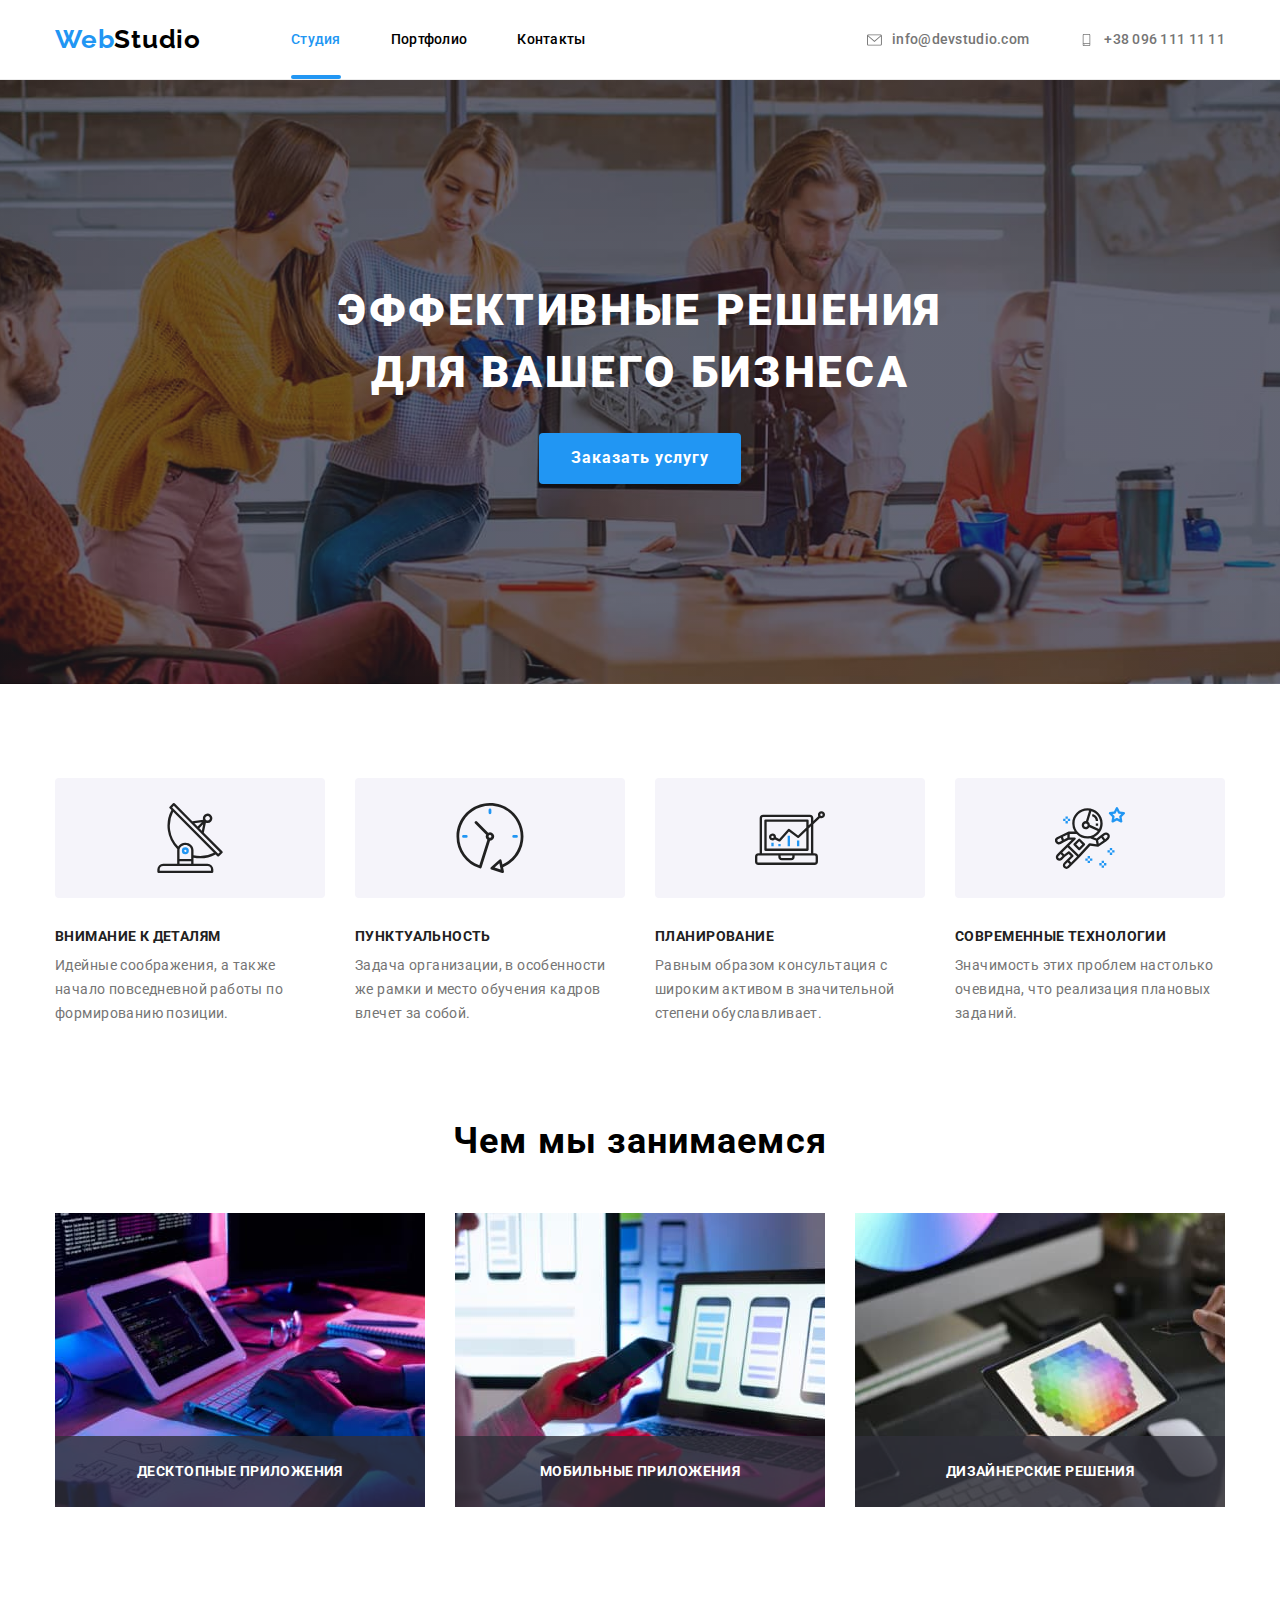
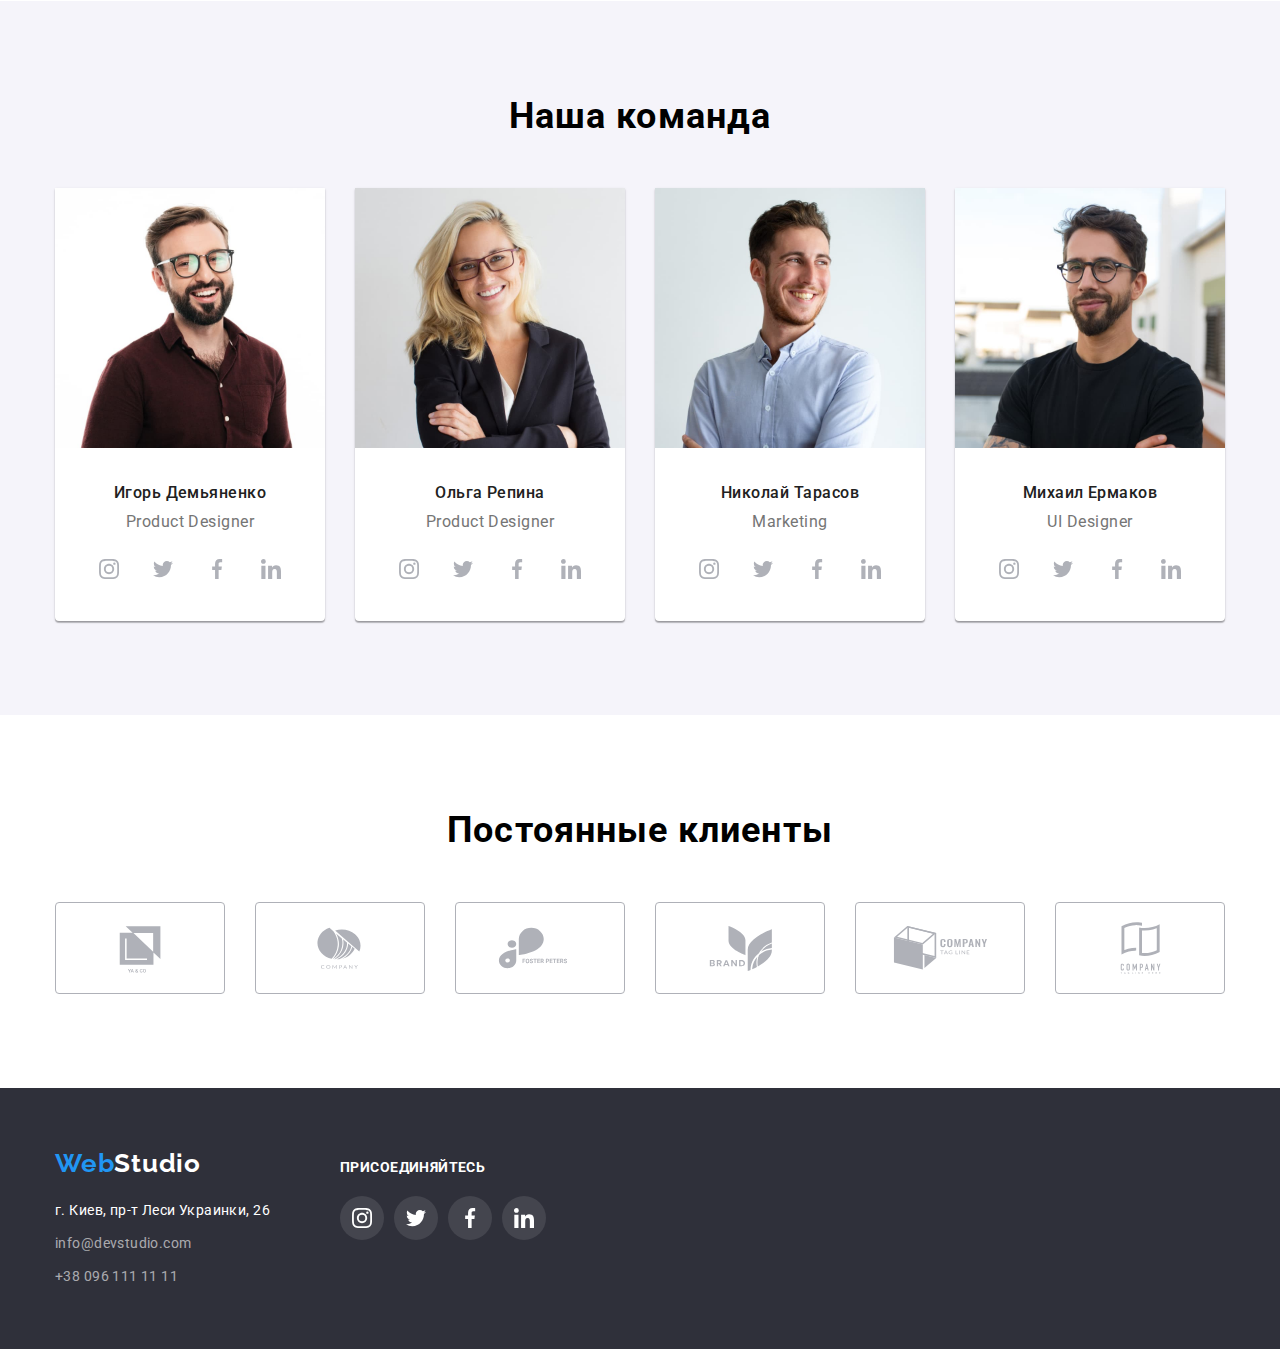
==== index.html @ 303adff1 "Initial commit" ====
<!DOCTYPE html>
<html lang="en">
  <head>
    <meta charset="UTF-8" />
    <meta http-equiv="X-UA-Compatible" content="IE=edge" />
    <meta name="viewport" content="width=device-width, initial-scale=1.0" />
    <title>Work Denis Myrhoiazov</title>
    <link
      href="https://fonts.googleapis.com/css2?family=Raleway:wght@700&family=Roboto:wght@400;500;700;900&display=swap"
      rel="stylesheet"
    />
    <link rel="stylesheet" href="./css/normalize.css" />
    <link rel="stylesheet" href="./css/style.css" />
  </head>
  <body>
    <header class="header">
      <div class="container">
        <div class="nav-wrapper">
          <a class="logo nav-logo" href="index.html"><span>Web</span>Studio</a>
          <nav class="site-nav">
            <ul class="nav-list">
              <li class="item">
                <a class="nav-link primary" href="index.html">Студия</a>
              </li>
              <li class="item">
                <a class="nav-link" href="portfolio.html">Портфолио</a>
              </li>
              <li class="item"><a class="nav-link" href="#">Контакты</a></li>
            </ul>
          </nav>
          <div class="header-contact">
            <ul class="contact nav-contact">
              <li class="item">
                <a class="contact-link" href="mailto:info@devstudio.com"
                  > <svg class="icon icon-envelope" >
                    <use
                      href="./images/icon/symbol-defs.svg#icon-envelope"
                    ></use>
                  </svg>info@devstudio.com</a
                >
              </li>
              <li class="item">
                <a class="contact-link" href="tel:+80961111111"
                  > <svg class="icon icon-smartphone">
                    <use
                      href="./images/icon/symbol-defs.svg#icon-smartphone"
                    ></use>
                  </svg> +38 096 111 11 11</a
                >
              </li>
            </ul>
          </div>
        </div>
      </div>
    </header>
    <main class="main">
      <!-- Hero Section -->
      <section class="main-header">
        <h1 class="main-hero-title">
          Эффективные решения <br />
          для вашего бизнеса
        </h1>
        <button data-modal-open class="main-btn" type="button">Заказать услугу</button>
      </section>
      <!-- Our Work -->
      <section class="our-work">
        <div class="container">
          <!-- Не видимый заголовок -->
          <h2 class="main-text visually-hidden">Примеры услуг работы</h2>
          <!-- Не видимый заголовок -->
          <ul class="our-work-list">
            <li class="our-work-link">
              <div class="our-work-img">
                <svg class="antenna">
                  <use
                    href="./images/icon/symbol-defs.svg#icon-antenna"
                  ></use>
                </svg>
              </div>
              <h3 class="our-work__title">Внимание к деталям</h3>
              <p class="our-work__subtitle">
                Идейные соображения, а также начало повседневной работы по
                формированию позиции.
              </p>
            </li>

            <li class="our-work-link">
              <div class="our-work-img">
                <svg class="clock">
                  <use
                    href="./images/icon/symbol-defs.svg#icon-clock"
                  ></use>
                </svg>
              </div>
              <h3 class="our-work__title">Пунктуальность</h3>
              <p class="our-work__subtitle">
                Задача организации, в особенности же рамки и место обучения
                кадров влечет за собой.
              </p>
            </li>

            <li class="our-work-link">
              <div class="our-work-img">
                <svg class="diagram">
                  <use
                    href="./images/icon/symbol-defs.svg#icon-diagram"
                  ></use>
                </svg>
              </div>
              <h3 class="our-work__title">Планирование</h3>
              <p class="our-work__subtitle">
                Равным образом консультация с широким активом в значительной
                степени обуславливает.
              </p>
            </li>

            <li class="our-work-link">
              <div class="our-work-img">
                <svg class="astronaut">
                  <use
                    href="./images/icon/symbol-defs.svg#icon-astronaut"
                  ></use>
                </svg>
              </div>
              <h3 class="our-work__title">Современные технологии</h3>
              <p class="our-work__subtitle">
                Значимость этих проблем настолько очевидна, что реализация
                плановых заданий.
              </p>
            </li>
          </ul>
        </div>
      </section>
      <!-- Our Progress -->
      <section class="our-progress">
        <div class="container">
          <h2 class="progress-title title">Чем мы занимаемся</h2>

          <ul class="progress-list">
            <li class="progress-link">
              <img class="progress-img"
                src="./images/img1.jpg"
                alt="Картинка компьютера 1"
                width="370"
                height="294"
              />
               <h3 class="progress-text">Десктопные приложения</h3>
            </li>
            <li class="progress-link">
              <img class="progress-img"
                src="./images/img2.jpg"
                alt="Картинка компьютера 2"
                width="370"
                height="294"
              /> <h3 class="progress-text">Мобильные приложения</h3>
            </li>
            <li class="progress-link">
              <img class="progress-img"
                src="./images/img3.jpg"
                alt="Картинка компьютера 3"
                width="370"
                height="294"
              /> <h3 class="progress-text">Дизайнерские решения</h3>
            </li>
          </ul>
        </div>
      </section>
      <!-- Our Team -->
      <section class="our-team">
        <div class="container">
          <h2 class="team-title title">Наша команда</h2>
          <ul class="team-list">
            <li class="team-item">
              <img
                src="./images/img-team1.jpg"
                alt="Игорь Демьяненко"
                width="270"
                height="260"
              />
              <div class="team-content">
              <h3 class="team-text">Игорь Демьяненко</h3>
              <p class="team-subtext">Product Designer</p>
              <div class="social-list">
                <a class="social-link" href="#">
                  <svg aria-label="instagram" class="social-icon">
                    <use
                      href="./images/icon/symbol-defs.svg#icon-instagram"
                    ></use>
                  </svg>
                </a>
                <a class="social-link" href="#"
                ><svg aria-label="twitter" class="social-icon">
                  <use
                    href="./images/icon/symbol-defs.svg#icon-twitter"
                  ></use>
                </svg>
              </a>
                <a class="social-link" href="#"
                ><svg aria-label="facebook" class="social-icon">
                  <use
                    href="./images/icon/symbol-defs.svg#icon-facebook"
                  ></use>
                </svg>
              </a>
                <a class="social-link" href="#"
                  ><svg aria-label="linkedin" class="social-icon">
                    <use
                      href="./images/icon/symbol-defs.svg#icon-linkedin"
                    ></use>
                  </svg>
                </a>
              </div>
            </div>
            </li>
            <li class="team-item">
              <img
                src="./images/img-team2.jpg"
                alt="Ольга Репина"
                width="270"
                height="260"
              />
              <div class="team-content">
                <h3 class="team-text">Ольга Репина</h3>
                <p class="team-subtext">Product Designer</p>
                <div class="social-list">
                  <a class="social-link" href="#">
                    <svg aria-label="instagram" class="social-icon">
                      <use
                        href="./images/icon/symbol-defs.svg#icon-instagram"
                      ></use>
                    </svg>
                  </a>
                  <a class="social-link" href="#"
                  ><svg aria-label="twitter" class="social-icon">
                    <use
                      href="./images/icon/symbol-defs.svg#icon-twitter"
                    ></use>
                  </svg>
                </a>
                  <a class="social-link" href="#"
                  ><svg aria-label="facebook" class="social-icon">
                    <use
                      href="./images/icon/symbol-defs.svg#icon-facebook"
                    ></use>
                  </svg>
                </a>
                  <a class="social-link" href="#"
                    ><svg aria-label="linkedin" class="social-icon">
                      <use
                        href="./images/icon/symbol-defs.svg#icon-linkedin"
                      ></use>
                    </svg>
                  </a>
                </div>
              </div>
            </li>

            <li class="team-item">
              <img
                src="./images/img-team3.jpg"
                alt="Николай Тарасов"
                width="270"
                height="260"
              />
              <div class="team-content">
                <h3 class="team-text">Николай Тарасов</h3>
              <p class="team-subtext">Marketing</p>
                <div class="social-list">
                  <a class="social-link" href="#">
                    <svg aria-label="instagram" class="social-icon">
                      <use
                        href="./images/icon/symbol-defs.svg#icon-instagram"
                      ></use>
                    </svg>
                  </a>
                  <a class="social-link" href="#"
                  ><svg aria-label="twitter" class="social-icon">
                    <use
                      href="./images/icon/symbol-defs.svg#icon-twitter"
                    ></use>
                  </svg>
                </a>
                  <a class="social-link" href="#"
                  ><svg aria-label="facebook" class="social-icon">
                    <use
                      href="./images/icon/symbol-defs.svg#icon-facebook"
                    ></use>
                  </svg>
                </a>
                  <a class="social-link" href="#"
                    ><svg aria-label="linkedin" class="social-icon">
                      <use
                        href="./images/icon/symbol-defs.svg#icon-linkedin"
                      ></use>
                    </svg>
                  </a>
                </div>
              </div>
            </li>

            <li class="team-item">
              <img
                src="./images/img-team4.jpg"
                alt="Михаил Ермаков"
                width="270"
                height="260"
              />
              <div class="team-content">
                <h3 class="team-text">Михаил Ермаков</h3>
              <p class="team-subtext">UI Designer</p>
                <div class="social-list">
                  <a class="social-link" href="#">
                    <svg aria-label="instagram" class="social-icon">
                      <use
                        href="./images/icon/symbol-defs.svg#icon-instagram"
                      ></use>
                    </svg>
                  </a>
                  <a class="social-link" href="#"
                  ><svg aria-label="twitter" class="social-icon">
                    <use
                      href="./images/icon/symbol-defs.svg#icon-twitter"
                    ></use>
                  </svg>
                </a>
                  <a class="social-link" href="#"
                  ><svg aria-label="facebook" class="social-icon">
                    <use
                      href="./images/icon/symbol-defs.svg#icon-facebook"
                    ></use>
                  </svg>
                </a>
                  <a class="social-link" href="#"
                    ><svg aria-label="linkedin" class="social-icon">
                      <use
                        href="./images/icon/symbol-defs.svg#icon-linkedin"
                      ></use>
                    </svg>
                  </a>
                </div>
              </div>
            </li>
          </ul>
        </div>
      </section>
      <!-- Our Partner -->
      <section class="our-partner">
        <div class="container">
          <h2 class="partner-title title">Постоянные клиенты</h2>
          <ul class="our-partner-list">
            <li class="our-partner-link">
              <a href="#" class="our-partner-bg">
                <svg class="partner-logo">
                  <use
                    href="./images/icon/symbol-defs.svg#icon-logo1"
                  ></use>
                </svg>
              </a>
            </li>

            <li class="our-partner-link">
              <a href="#" class="our-partner-bg">
                <svg class="partner-logo">
                  <use
                    href="./images/icon/symbol-defs.svg#icon-logo2"
                  ></use>
                </svg>
              </a>
            </li>

            <li class="our-partner-link">
              <a href="#" class="our-partner-bg">
                <svg class="partner-logo">
                  <use
                    href="./images/icon/symbol-defs.svg#icon-logo3"
                  ></use>
                </svg>
              </a>
            </li>

            <li class="our-partner-link">
              <a href="#" class="our-partner-bg">
                <svg class="partner-logo">
                  <use
                    href="./images/icon/symbol-defs.svg#icon-logo4"
                  ></use>
                </svg>
              </a>
            </li>
            <li class="our-partner-link">
              <a href="#" class="our-partner-bg">
                <svg class="partner-logo">
                  <use
                    href="./images/icon/symbol-defs.svg#icon-logo5"
                  ></use>
                </svg>
              </a>
            </li>
            <li class="our-partner-link">
              <a href="#" class="our-partner-bg">
                <svg class="partner-logo">
                  <use
                    href="./images/icon/symbol-defs.svg#icon-logo6"
                  ></use>
                </svg>
              </a>
            </li>
          </ul>
        </div>
      </section>
    </main>
    <!-- Footer -->
    <footer class="footer">
      <div class="container">
        <div class="footer-row">
          <div class="footer-adress">
            <a class="logo footer-logo" href="index.html"
              ><span>Web</span>Studio</a
            >
            <address>
              <ul class="contact footer-contact">
                <li class="item">
                  <a
                    class="contact-link footer-map"
                    href="https://goo.gl/maps/vvdmtpZNE354Qot68"
                    >г. Киев, пр-т Леси Украинки, 26</a
                  >
                </li>
                <li class="item">
                  <a class="contact-link" href="mailto:info@devstudio.com"
                    >info@devstudio.com</a
                  >
                </li>
                <li class="item">
                  <a class="contact-link" href="tel:+80961111111"
                    >+38 096 111 11 11</a
                  >
                </li>
              </ul>
            </address>
          </div>

          <div class="footer-social">
            <h2 class="footer-social-text">присоединяйтесь</h2>
            <div class="footer-social-link">
              <a class="footer-link" href="#">
                <svg aria-label="instagram" class="footer-link-instagram">
                  <use
                    href="./images/icon/symbol-defs.svg#icon-instagram"
                  ></use>
                </svg>
              </a>
              <a class="footer-link" href="#"
              ><svg aria-label="twitter" class="footer-link-twitter">
                <use
                  href="./images/icon/symbol-defs.svg#icon-twitter"
                ></use>
              </svg>
            </a>
              <a class="footer-link" href="#"
              ><svg aria-label="facebook" class="footer-link-facebook">
                <use
                  href="./images/icon/symbol-defs.svg#icon-facebook"
                ></use>
              </svg>
            </a>
              <a class="footer-link" href="#"
                ><svg aria-label="linkedin" class="footer-link-linkedin">
                  <use
                    href="./images/icon/symbol-defs.svg#icon-linkedin"
                  ></use>
                </svg>
              </a>
             
            </div>
          </div>
        </div>
      </div>
    </footer>
     <!-- Box- model -->
     <div data-modal class="box-model is-hidden">
      <form name="form-modal" class="form" action="#" autocomplete="off">
        <!-- <h2 class="form-title title">
          Оставьте свои данные, мы вам перезвоним
        </h2>
        <label class="form-field">
          <input class="form-input" type="text" name="" placeholder="Иван Иванович " autofocus/>
          <span class="form-label">Имя</span><span class="form-icon"
          ><svg class="icon">
            <use href="./images/box-modal/symbol-defs.svg#icon-user"></use>
          </svg> </span
      ></label
        >

        <label class="form-field">
          <input class="form-input" type="tel" name="" placeholder="+380 000 - 00 - 00 " />
          <span class="form-label">Телефон</span><span class="form-icon"
          ><svg class="icon">
            <use href="./images/box-modal/symbol-defs.svg#icon-tel"></use>
          </svg> </span
      ></label
        >

        <label class="form-field">
          <input class="form-input" type="email" name="" placeholder="my@mail.com " />
          <span class="form-label">Почта</span><span class="form-icon"
          ><svg class="icon">
            <use href="./images/box-modal/symbol-defs.svg#icon-email"></use>
          </svg> </span
      ></label
        >
        <label class="form-field textarea">
          <textarea
            class="form-input form-area"
            placeholder="Введите текст"
            name=""
          ></textarea>
          <span class="textarea-label">Комментарий</span
          ></label>

          <label class="form-chekbox">
            <input class="chekbox-input" type="checkbox" name="" placeholder=" " />
            <span class="chekbox-icon"></span> <span   class="chekbox-text">Соглашаюсь с рассылкой и принимаю <a href="#"><span class="chekbox-text-accent">Условия договора</span></a> </span></label
          >
      <button class="form-btn" type="submit">Отправить</button> -->
      <div class="closed" data-modal-close><span class="form-closed "
        ><svg class="icon">
          <use href="./images/box-modal/symbol-defs.svg#icon-closed"></use>
        </svg> </span
    ></div>
      </form>
    </div>
    <script src="./js/modal.js"></script>
  </body>
</html>
---- css/style.css ----
html {
  box-sizing: border-box;
}

*,
*::before,
*::after {
  box-sizing: inherit;
}

/* Общие файлы Css */

/* ---------Брендовые цвета---------- */

:root {
  --blu-brand-color: #2196f3;
  --black-brand-color: rgba(33, 33, 33, 1);
  --grey-brand-color: rgba(117, 117, 117, 1);
  --white-brand-color: #fff;
  --black-logo: #000;
  --brand-color-footer: rgba(47, 48, 58, 1);
}

body {
  font-family: 'Roboto';
  box-sizing: border-box;
  color: #000;
  background-color: var(--white-brand-color);
  margin: 0;
}

.header {
  position: fixed;
  z-index: 999;
  top: 0;
  left: 0;
  width: 100%;
  border-bottom: 1px solid rgba(236, 236, 236, 1);

  background-color: var(--white-brand-color);
}

.container {
  max-width: 1200px;
  margin: 0 auto;

  padding-left: 15px;
  padding-right: 15px;
}

/* -------Стилизация Навигации------- */

.nav-wrapper {
  display: flex;
  align-items: center;
  flex-wrap: wrap;
}

.site-nav {
  display: flex;
  align-items: center;
  flex-wrap: wrap;
}

/* Logo */

.logo {
  display: inline-block;
  font-family: 'Raleway';

  font-size: 26px;
  text-decoration: none;
  font-weight: 700;
  line-height: 1.2;
  letter-spacing: 0.03em;

  color: var(----black-brand-color);
}

.nav-logo {
  margin-right: 90px;
}

.logo span {
  color: var(--blu-brand-color);
}

.nav-list,
.nav-contact {
  list-style: none;
  display: flex;
}

.nav-list .nav-link {
  display: block;

  padding: 32px 0;

  color: var(----black-brand-color);
  font-size: 14px;
  line-height: 1.1;
  letter-spacing: 0.02em;
  font-weight: 500;
  text-decoration: none;

  transition: color 250ms cubic-bezier(0.4, 0, 0.2, 1);
}

.nav-list .nav-link:hover,
.nav-list .nav-link:focus {
  color: var(--blu-brand-color);
}

.nav-list .primary {
  display: block;
  position: relative;

  padding: 32px 0;

  color: var(--blu-brand-color);
}

.nav-list .primary::after {
  content: '';
  display: block;
  position: absolute;
  left: 0;
  bottom: 0;

  width: 100%;
  height: 4px;
  border-radius: 2px;
  background-color: var(--blu-brand-color);
}

/* стилизация нав контактов */

.nav-list .item + .item {
  margin-left: 50px;
}
.nav-contact .item + .item {
  margin-left: 50px;
}

.header-contact {
  margin-left: auto;
}

.header-contact .contact-link {
  display: flex;
  align-items: center;
  color: var(--grey-brand-color);
  font-weight: 500;
  font-size: 14px;
  line-height: 1.1;
  letter-spacing: 0.02em;
  font-style: normal;
  text-decoration: none;
}

.footer-contact .contact-link {
  display: flex;
  align-items: center;
  color: rgba(255, 255, 255, 0.6);

  font-weight: 400;
  font-size: 14px;
  line-height: 1.7;
  letter-spacing: 0.03em;
  font-style: normal;
  text-decoration: none;

  transition: color 250ms cubic-bezier(0.4, 0, 0.2, 1);
}

.contact .contact-link:hover,
.contact .contact-link:focus {
  color: var(--blu-brand-color);
}

/* Footer style */

.footer {
  background: var(--brand-color-footer);
  padding: 60px 0;
}

.footer-logo {
  color: var(--white-brand-color);
  margin: 0;
  margin-bottom: 20px;
}

.footer-contact .item {
  margin-bottom: 9px;
}

.footer-contact .item:last-child {
  margin-bottom: 0;
}

.footer-contact .footer-map {
  color: var(--white-brand-color);
}

/* Icon */

.icon-envelope {
  width: 16px;
  height: 12px;
  margin-right: 10px;
  fill: currentColor;
}

.icon-smartphone {
  width: 10px;
  height: 16px;
  margin-right: 10px;
  fill: currentColor;
}
/* ---------Стилизация Portfolio-------- */

/* Стилизация Portfolio Body */

/* Скрытй текст в портфолио */
.visually-hidden {
  position: absolute;
  width: 1px;
  height: 1px;
  margin: -1px;
  border: 0;
  padding: 0;

  white-space: nowrap;
  clip-path: inset(100%);
  clip: rect(0 0 0 0);
  overflow: hidden;
}
/* Скрытй текст в портфолио */

.main-portfolio {
  padding-bottom: 94px;
  padding-top: 94px;

  margin-top: 80px;
}

.portfolio-link {
  display: flex;
  justify-content: center;
  flex-wrap: wrap;

  margin-bottom: 50px;
  margin-top: 0;
}

.portfolio-link button {
  font-weight: 500;
  color: var(--black-brand-color);
  font-size: 16px;
  line-height: 1.6;
  letter-spacing: 0.03em;

  background-color: rgba(245, 244, 250, 1);
  padding: 6px 22px;
  border-radius: 4px;
  border: 0;

  margin: 0 4px;
  cursor: pointer;

  transition: color 250ms cubic-bezier(0.4, 0, 0.2, 1), background-color 250ms cubic-bezier(0.4, 0, 0.2, 1), box-shadow 250ms cubic-bezier(0.4, 0, 0.2, 1);
}
.portfolio-link button:hover,
.portfolio-link button:focus {
  color: var(--white-brand-color);
  background-color: var(--blu-brand-color);
  box-shadow: 0 5px 15px rgba(117, 117, 117, 0.2);
}

.portfolio-items {
  display: flex;
  flex-wrap: wrap;

  margin: -15px;
}

.portfolio-items .item {
  width: 370px;

  border: 1px solid rgba(238, 238, 238, 1);
  border-radius: 5px;
  transform: scale(1);
  transition: transform 1s ease;

  cursor: pointer;

  border: 1px solid rgba(238, 238, 238, 1);
  transition: box-shadow 250ms cubic-bezier(0.4, 0, 0.2, 1);

  margin: 15px;
}

.portfolio-items .item:nth-child(3n) {
  margin-right: 0;
}

.portfolio-items .item:nth-last-child(-n + 3) {
  margin-bottom: 0;
}

.portfolio-items .item:hover {
  box-shadow: 0 5px 15px rgba(117, 117, 117, 0.2);
  transform: scale(1.01);
}

.portfolio-img {
  display: block;
}

.img-wrapper {
  position: relative;
  overflow: hidden;
}

.img-wrapper::before {
  content: '';
  position: absolute;
  width: 100%;
  height: 100%;
  background: rgba(33, 150, 243, 0.9);

  transform: translateY(100%);

  transition: transform 250ms cubic-bezier(0.4, 0, 0.2, 1);
}

.portfolio-items .item:hover .img-wrapper::before {
  transform: translateY(0);
}

.img-subtext {
  position: absolute;
  top: 0;
  left: 0;

  padding: 63px 24px;

  font-family: 'Roboto';
  font-weight: 400;
  font-size: 18px;
  line-height: 1.5;
  letter-spacing: 0.03em;
  color: var(--white-brand-color);

  transform: translateY(100%);

  transition: transform 250ms cubic-bezier(0.4, 0, 0.2, 1);
}

.portfolio-items .item:hover .img-subtext {
  transform: translateY(0);
}

.portfolio-wrapper {
  padding: 20px 24px;
}

.portfolio-title {
  font-weight: 700;
  line-height: 2;
  letter-spacing: 0.06em;
  font-size: 18px;

  color: var(----black-brand-color);
  margin-bottom: 4px;
}
.portfolio-subtitle {
  font-weight: 400;
  color: var(--grey-brand-color);
  line-height: 1.8;
  letter-spacing: 0.03em;
  font-size: 16px;
}

/* ------------------Главная страница сайта-------------------- */

.main-header {
  padding: 200px 0;
  text-align: center;

  max-width: 1600px;
  margin-left: auto;
  margin-right: auto;

  margin-top: 80px;

  background-image: linear-gradient(
      to bottom,
      rgba(47, 48, 58, 0.4),
      rgba(47, 48, 58, 0.4)
    ),
    url(../images/hero-bg.jpg);
  background-position: center;
  background-repeat: no-repeat;
  background-size: cover;
}
.main-hero-title {
  font-weight: 900;
  font-size: 44px;
  line-height: 1.4;
  letter-spacing: 0.06em;
  color: var(--white-brand-color);

  text-transform: uppercase;

  margin-bottom: 30px;
}

.main-btn {
  letter-spacing: 0.06em;
  font-weight: 700;
  font-size: 16px;
  font-family: inherit;
  line-height: 1.9;

  background-color: var(--blu-brand-color);
  color: var(--white-brand-color);

  padding: 10px 32px;
  border: none;
  border-radius: 4px;
  box-shadow: 0px 4px 4px 0px rgba(0, 0, 0, 0.15);
  cursor: pointer;

  transition: background-color 250ms cubic-bezier(0.4, 0, 0.2, 1);
}

.main-btn:hover{
  background-color: rgb(18, 18, 18);
;
}

/* Our Work */

.our-work {
  padding-top: 94px;
  padding-bottom: 94px;
}
.our-work-img {
  display: flex;
  align-items: center;
  justify-content: center;

  width: 100%;
  height: 120px;
  background-color: rgba(245, 244, 250, 1);
  margin-bottom: 30px;

  border-radius: 4px;
}

.antenna,
.clock,
.diagram,
.astronaut {
  width: 70px;
  height: 70px;
}

.our-work-list,
.progress-list,
.team-list {
  display: flex;
  justify-content: space-between;
}

.our-work-link {
  width: 270px;
}

.our-work-link,
.progress-link {
  list-style: none;
  margin-right: 30px;
}

.our-work-link:nth-child(4) {
  margin: 0;
}

.our-work__title {
  text-transform: uppercase;
  font-weight: 700;
  font-size: 14px;
  line-height: 1.2;
  letter-spacing: 0.03em;
  color: var(--black-brand-color);

  margin-bottom: 10px;
}
.our-work__subtitle {
  font-weight: 400;
  font-size: 14px;
  line-height: 1.7;
  letter-spacing: 0.03em;
  color: var(--grey-brand-color);
}

/* Our progress */

.our-progress {
  padding-bottom: 94px;
}

.progress-link {
  position: relative;
  list-style: none;
  margin-right: 30px;
}

.progress-link:nth-child(3) {
  margin: 0;
}

.progress-img{
  display: block;
}

.progress-text{
  position: absolute;
  width: 100%;
  left: 0;
  bottom: 0;


font-weight: 700;
font-size: 14px;
line-height: 1.2;
text-align: center;
letter-spacing: 0.03em;
text-transform: uppercase;
padding: 27px 82px;

color: var(--white-brand-color);

background-color: rgba(47, 48, 58, 0.8);;
}



/* Общий Title */
.title {
  text-align: center;
  font-weight: 700;
  font-size: 36px;
  line-height: 1.2;
  letter-spacing: 0.03em;

  margin-bottom: 50px;
}

/* Our Team */

.our-team {
  background: rgba(245, 244, 250, 1);
  padding: 94px 0;
}
.team-list {
  display: flex;
  flex-wrap: wrap;

  margin: -15px;
}

.team-item {
  border-radius: 0px 0px 4px 4px;
  box-shadow: 0px 1px 3px rgba(0, 0, 0, 0.12), 0px 1px 1px rgba(0, 0, 0, 0.14),
    0px 2px 1px rgba(0, 0, 0, 0.2);
  margin: 15px;

  background-color: var(--white-brand-color);
}

.team-link img {
  display: block;
}

.team-text {
  text-align: center;

  font-weight: 500;
  font-size: 16px;
  line-height: 1.2;
  letter-spacing: 0.03em;
  color: var(--black-brand-color);

  margin-bottom: 10px;
}
.team-subtext {
  text-align: center;

  color: var(--grey-brand-color);
  font-weight: 400;
  font-size: 16px;
  line-height: 1.2;
  letter-spacing: 0.03em;

  margin-bottom: 16px;
}

.team-content {
  padding: 30px 0;
}

.social-list {
  display: flex;
  justify-content: center;
}

.social-link {
  display: flex;
  justify-content: center;
  align-items: center;

  /* color: currentColor; */
  width: 44px;
  height: 44px;
  border-radius: 50%;

  margin-left: 10px;

  transition: background-color 250ms cubic-bezier(0.4, 0, 0.2, 1);
}

.social-link:hover,
.social-link:focus {
  background-color: var(--blu-brand-color);
}

.social-link:first-child {
  margin: 0;
}

.social-icon {
  width: 20px;
  height: 20px;
  fill: rgba(175, 177, 184, 1);
}

.social-link:hover .social-icon,
.social-link:focus .social-icon {
  fill: var(--white-brand-color);
}

/* Our partner  */

.our-partner {
  background-color: var(--white-brand-color);
  padding: 94px 0;
}
.our-partner-list {
  display: flex;
  /* justify-content: space-between; */
  flex-wrap: wrap;

  margin: -15px;
  color: var(--grey-brand-color);
  list-style: none;
}

.our-partner-link {
  display: flex;
  justify-content: center;
  align-items: center;

  margin: 15px;
}

.our-partner-bg {
  padding: 16px 32px;
  width: 170px;
  height: 92px;

  background-color: var(--white-brand-color);
  border: 1px solid rgba(175, 177, 184, 1);
  border-radius: 4px;
  cursor: pointer;

  transition: border 250ms cubic-bezier(0.4, 0, 0.2, 1), fill 250ms cubic-bezier(0.4, 0, 0.2, 1);
}

.our-partner-bg:hover,
.our-partner-bg:focus {
  border: 1px solid var(--blu-brand-color);
}



.partner-logo {
  width: 106px;
  height: 60px;
  fill: rgba(175, 177, 184, 1);

  transition: fill 250ms cubic-bezier(0.4, 0, 0.2, 1);
}

.our-partner-bg:focus .partner-logo,
.our-partner-bg:hover .partner-logo {
  fill: var(--blu-brand-color);
}

/* Footer social link */

.footer-row {
  display: flex;
  align-items: baseline;
}

.footer-social {
  margin-left: 70px;
}

.footer-social-text {
  font-weight: 700;
  font-size: 14px;
  line-height: 1.2;
  letter-spacing: 0.03em;

  margin-bottom: 20px;
  text-transform: uppercase;

  color: var(--white-brand-color);
}

.footer-social-link {
  display: flex;
  align-items: center;
  color: rgb(255, 255, 255);
}

.footer-social-link .footer-link + .footer-link {
  margin-left: 10px;
}

.footer-link {
  display: flex;
  justify-content: center;
  align-items: center;

  color: currentColor;
  width: 44px;
  height: 44px;
  border-radius: 50%;
  background: rgba(255, 255, 255, 0.1);

  transition: background-color 250ms cubic-bezier(0.4, 0, 0.2, 1);
}

.footer-link-instagram,
.footer-link-facebook,
.footer-link-linkedin,
.footer-link-twitter {
  width: 20px;
  height: 20px;
  fill: currentColor;
}

.footer-link:hover,
.footer-link:focus {
  background-color: var(--blu-brand-color);
}

/* Box Modal */

.box-model {
  position: fixed;
  z-index: 1000;
  top: 0;
  left: 0;
  width: 100%;
  height: 100%;

  display: flex;
  align-items: center;
  justify-content: center;

  background: rgba(0, 0, 0, 0.4);

  opacity: 1;
  transition: opacity 250ms cubic-bezier(0.4, 0, 0.2, 1);
}

.box-model.is-hidden {
  opacity: 0;
  pointer-events: none;
}

.box-model.is-hidden .form {
  transform: scale(0);
}

.form {
  position: relative;
  border-radius: 20px;
  padding: 40px;

  width: 528px;
  height: 581px;

  background-color: var(--white-brand-color);
  box-shadow: 0px 1px 3px rgba(0, 0, 0, 0.12), 0px 1px 1px rgba(0, 0, 0, 0.14),
    0px 2px 1px rgba(0, 0, 0, 0.2);
  border-radius: 4px;

  transform: scale(1);
  transition: transform 250ms cubic-bezier(0.4, 0, 0.2, 1);
}

.form-title {
  font-weight: 700;
  font-size: 20px;
  line-height: 1.2;
  text-align: center;
  letter-spacing: 0.03em;

  color: var(--black-brand-color);
}
.form-field {
  position: relative;

  display: block;
  width: 100%;

  color: #fff;
  color: var(--black-brand-color);
  margin-bottom: 28px;
}

.form-field:focus-within {
  fill: var(--blu-brand-color);
}

.form-field:focus-within .form-label,
.form-field:focus-within .textarea-label {
  color: var(--blu-brand-color);
}

/* .form-field:hover .form-icon {
  fill: var(--blu-brand-color);
} */
.form-input {
  width: 100%;

  font-size: 12px;
  letter-spacing: 0.02rem;

  padding: 11px 0;
  padding-left: 40px;

  border: 1px solid rgba(33, 33, 33, 0.2);
  border-radius: 4px;
}

.form-label {
  display: inline-block;

  position: absolute;
  top: -50%;
  left: 0;

  font-weight: 400;
  font-size: 12px;
  line-height: 1.2;
  letter-spacing: 0.01em;

  color: var(--grey-brand-color);
}

.textarea {
  position: relative;
}

.textarea-label {
  position: absolute;

  top: -17%;
  left: 0;

  font-weight: 400;
  font-size: 12px;
  line-height: 1.2;
  letter-spacing: 0.01em;

  color: var(--grey-brand-color);
}

.form-area {
  height: 120px;
  padding: 12px 16px;

  font-weight: 400;
  font-size: 12px;
  line-height: 1.2;
  letter-spacing: 0.01em;

  resize: none;
}
.form-icon {
  position: absolute;

  top: 50%;
  left: 14px;
  transform: translateY(-50%);

  display: inline-block;

  width: 18px;
  height: 18px;
}
.icon {
  width: 15px;
  height: 12px;
}

.form-chekbox {
  display: block;
  display: flex;
  align-items: center;
  justify-content: center;

  margin-bottom: 30px;
}

.chekbox-input {
  /* visibility: hidden; */
  -moz-appearance: none;
  -webkit-appearance: none;
  appearance: none;
}

.chekbox-icon {
  display: inline-block;

  width: 15px;
  height: 15px;

  border-radius: 4px;

  border: 2px solid var(--grey-brand-color);

  background-color: transparent;
  transition: background-color 250ms ease;
}

.chekbox-input:checked ~ .chekbox-icon {
  background-color: var(--blu-brand-color);
  border: transparent;

  background-image: url(../images/box-modal/icon\ check.svg);
  background-size: contain;
  background-repeat: no-repeat;
  background-position: center;

  background-origin: border-box;
}

.chekbox-text {
  font-weight: 400;
  font-size: 14px;
  line-height: 1.8;
  letter-spacing: 0.03em;

  color: var(--grey-brand-color);

  margin-left: 8px;
}
.chekbox-text-accent {
  font-weight: 400;
  font-size: 14px;
  line-height: 1.8;
  letter-spacing: 0.03em;
  text-decoration: underline;

  color: var(--blu-brand-color);
}

.form-btn {
  display: block;

  width: 200px;
  height: 50px;

  color: var(--white-brand-color);

  padding: 10px 56px;

  background: var(--blu-brand-color);
  box-shadow: 0px 4px 4px rgba(0, 0, 0, 0.15);
  border-radius: 4px;
  border: none;

  margin-left: auto;
  margin-right: auto;

  cursor: pointer;
}

.closed {
  position: absolute;
  top: 8px;
  right: 8px;
  width: 30px;
  height: 30px;

  display: flex;
  align-items: center;
  justify-content: center;

  border-radius: 50%;

  background: #ffffff;
  border: 1px solid rgba(0, 0, 0, 0.1);

  cursor: pointer;
}
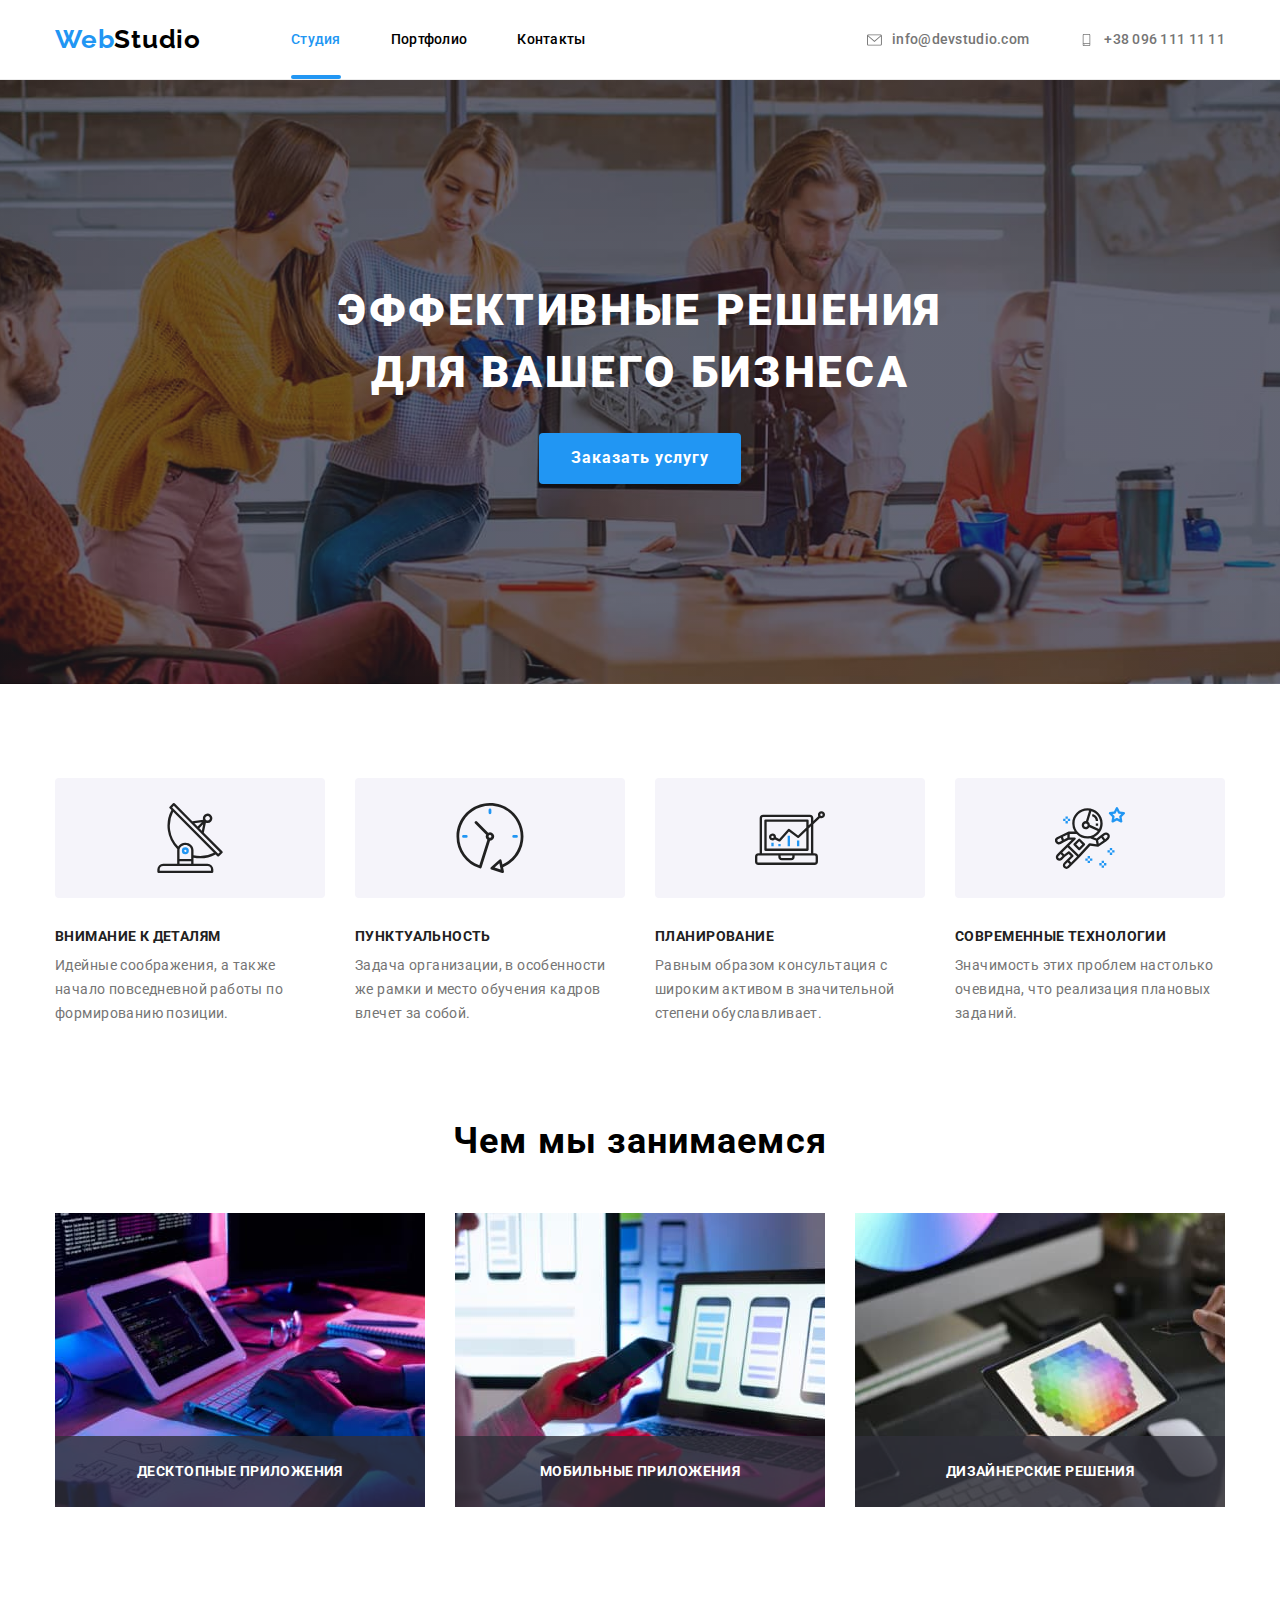
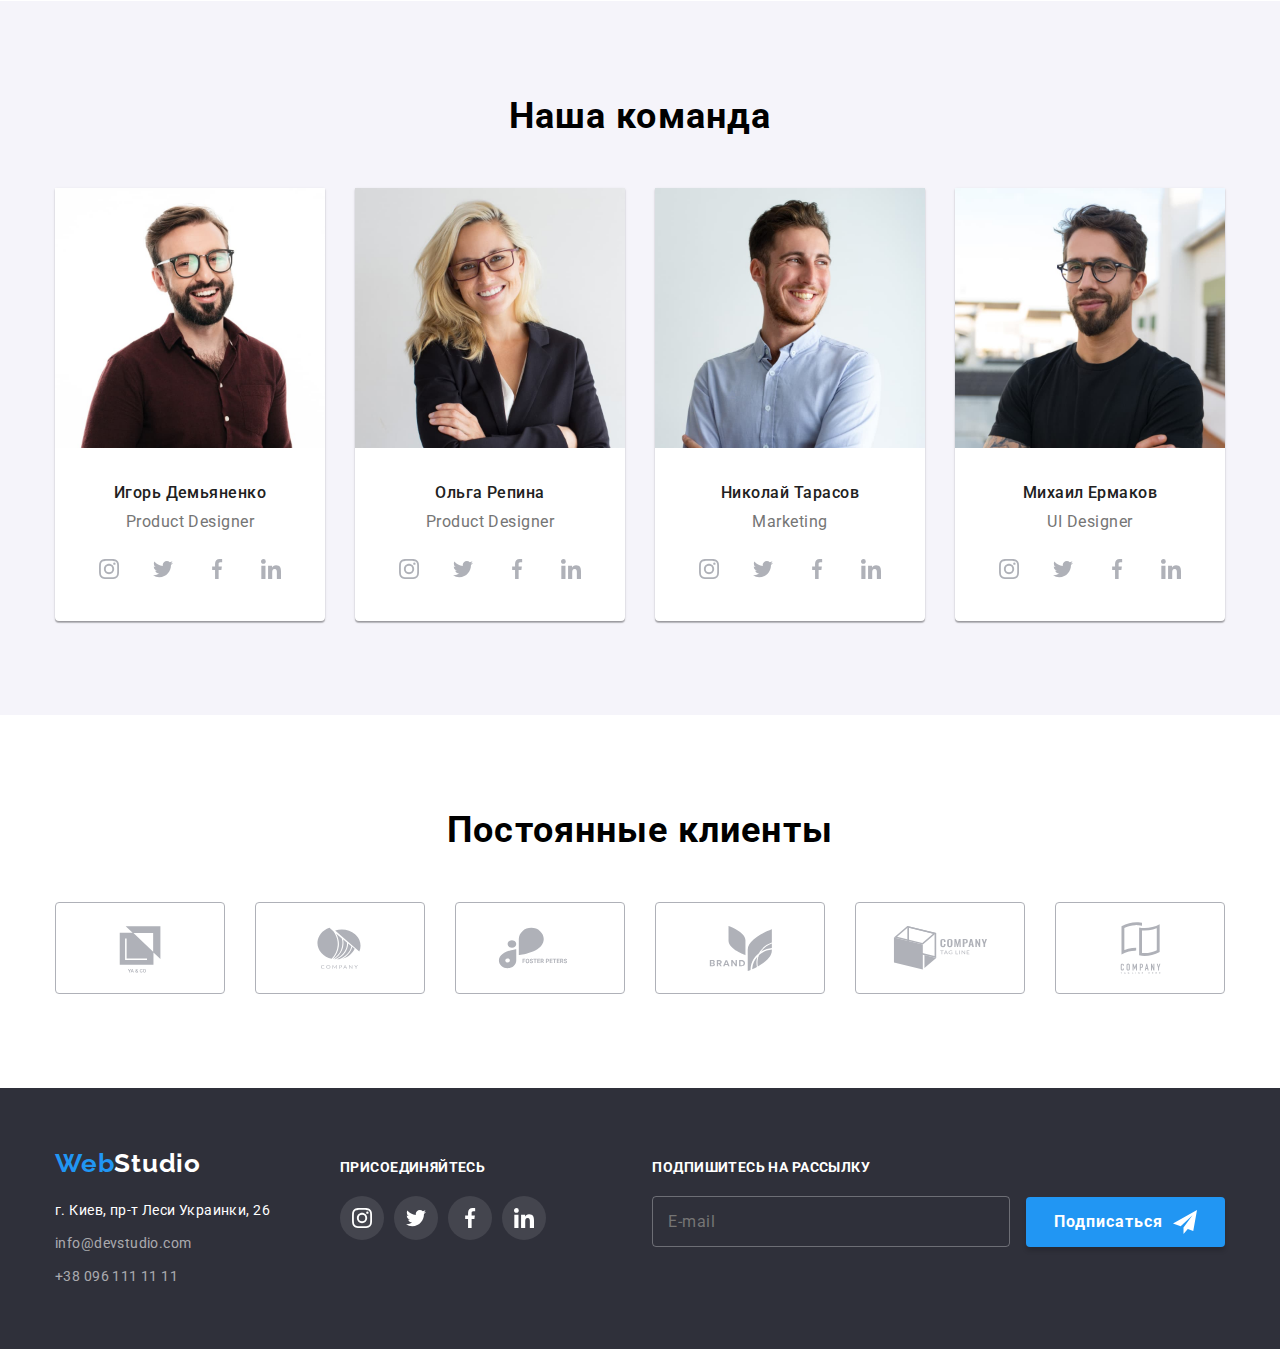
==== commit c63e22af: "add: 6-7 lesson" ====
--- a/index.html
+++ b/index.html
@@ -474,17 +474,29 @@
              
             </div>
           </div>
+          <div class="footer-wrapper">
+            <h2 class="footer-social-text">Подпишитесь на рассылку</h2>
+            <form class="footer-form">
+                <input class="footer-input" type="email" name="footer-email" placeholder="E-mail">
+              <button class="submit-btn" type="submit">Подписаться <svg aria-label="submit" class="icon-submit">
+                <use
+                  href="./images/icon/symbol-defs.svg#icon-submit"
+                ></use>
+              </svg></button>
+            </form>
+
+          </div>
         </div>
       </div>
     </footer>
      <!-- Box- model -->
      <div data-modal class="box-model is-hidden">
       <form name="form-modal" class="form" action="#" autocomplete="off">
-        <!-- <h2 class="form-title title">
+        <h2 class="form-title title">
           Оставьте свои данные, мы вам перезвоним
         </h2>
         <label class="form-field">
-          <input class="form-input" type="text" name="" placeholder="Иван Иванович " autofocus/>
+          <input class="form-input" type="text" name="" placeholder=" " autofocus/>
           <span class="form-label">Имя</span><span class="form-icon"
           ><svg class="icon">
             <use href="./images/box-modal/symbol-defs.svg#icon-user"></use>
@@ -493,7 +505,7 @@
         >
 
         <label class="form-field">
-          <input class="form-input" type="tel" name="" placeholder="+380 000 - 00 - 00 " />
+          <input class="form-input" type="tel" name="" placeholder=" " />
           <span class="form-label">Телефон</span><span class="form-icon"
           ><svg class="icon">
             <use href="./images/box-modal/symbol-defs.svg#icon-tel"></use>
@@ -502,7 +514,7 @@
         >
 
         <label class="form-field">
-          <input class="form-input" type="email" name="" placeholder="my@mail.com " />
+          <input class="form-input" type="email" name="" placeholder=" " />
           <span class="form-label">Почта</span><span class="form-icon"
           ><svg class="icon">
             <use href="./images/box-modal/symbol-defs.svg#icon-email"></use>
@@ -522,7 +534,7 @@
             <input class="chekbox-input" type="checkbox" name="" placeholder=" " />
             <span class="chekbox-icon"></span> <span   class="chekbox-text">Соглашаюсь с рассылкой и принимаю <a href="#"><span class="chekbox-text-accent">Условия договора</span></a> </span></label
           >
-      <button class="form-btn" type="submit">Отправить</button> -->
+      <button class="form-btn" type="submit">Отправить</button>
       <div class="closed" data-modal-close><span class="form-closed "
         ><svg class="icon">
           <use href="./images/box-modal/symbol-defs.svg#icon-closed"></use>
--- a/css/style.css
+++ b/css/style.css
@@ -269,7 +269,9 @@
   margin: 0 4px;
   cursor: pointer;
 
-  transition: color 250ms cubic-bezier(0.4, 0, 0.2, 1), background-color 250ms cubic-bezier(0.4, 0, 0.2, 1), box-shadow 250ms cubic-bezier(0.4, 0, 0.2, 1);
+  transition: color 250ms cubic-bezier(0.4, 0, 0.2, 1),
+    background-color 250ms cubic-bezier(0.4, 0, 0.2, 1),
+    box-shadow 250ms cubic-bezier(0.4, 0, 0.2, 1);
 }
 .portfolio-link button:hover,
 .portfolio-link button:focus {
@@ -436,9 +438,8 @@
   transition: background-color 250ms cubic-bezier(0.4, 0, 0.2, 1);
 }
 
-.main-btn:hover{
+.main-btn:hover {
   background-color: rgb(18, 18, 18);
-;
 }
 
 /* Our Work */
@@ -523,31 +524,28 @@
   margin: 0;
 }
 
-.progress-img{
+.progress-img {
   display: block;
 }
 
-.progress-text{
+.progress-text {
   position: absolute;
   width: 100%;
   left: 0;
   bottom: 0;
 
-
-font-weight: 700;
-font-size: 14px;
-line-height: 1.2;
-text-align: center;
-letter-spacing: 0.03em;
-text-transform: uppercase;
-padding: 27px 82px;
-
-color: var(--white-brand-color);
-
-background-color: rgba(47, 48, 58, 0.8);;
-}
-
-
+  font-weight: 700;
+  font-size: 14px;
+  line-height: 1.2;
+  text-align: center;
+  letter-spacing: 0.03em;
+  text-transform: uppercase;
+  padding: 27px 82px;
+
+  color: var(--white-brand-color);
+
+  background-color: rgba(47, 48, 58, 0.8);
+}
 
 /* Общий Title */
 .title {
@@ -687,15 +685,14 @@
   border-radius: 4px;
   cursor: pointer;
 
-  transition: border 250ms cubic-bezier(0.4, 0, 0.2, 1), fill 250ms cubic-bezier(0.4, 0, 0.2, 1);
+  transition: border 250ms cubic-bezier(0.4, 0, 0.2, 1),
+    fill 250ms cubic-bezier(0.4, 0, 0.2, 1);
 }
 
 .our-partner-bg:hover,
 .our-partner-bg:focus {
   border: 1px solid var(--blu-brand-color);
 }
-
-
 
 .partner-logo {
   width: 106px;
@@ -771,6 +768,73 @@
   background-color: var(--blu-brand-color);
 }
 
+/* Footer - form */
+
+.footer-wrapper {
+  margin-left: auto;
+}
+
+.footer-social-text {
+}
+
+.footer-input {
+  display: inline-block;
+
+  width: 358px;
+
+  font-family: 'Roboto';
+  font-style: normal;
+  font-weight: 400;
+  font-size: 16px;
+  line-height: 1.2;
+  letter-spacing: 0.03em;
+
+  color: rgba(255, 255, 255, 0.6);
+
+  padding: 15px;
+  background-color: transparent;
+  border: 1px solid rgba(255, 255, 255, 0.3);
+  border-radius: 4px;
+}
+.submit-btn {
+  display: inline-flex;
+  align-items: center;
+
+  cursor: pointer;
+
+  font-family: 'Roboto';
+  font-style: normal;
+  font-weight: 700;
+  font-size: 16px;
+  line-height: 1.9;
+  letter-spacing: 0.06em;
+
+  color: var(--white-brand-color);
+  background-color: var(--blu-brand-color);
+  border: none;
+  border-radius: 4px;
+
+  padding: 10px 28px;
+  margin-left: 12px;
+
+  box-shadow: 0px 4px 4px rgba(0, 0, 0, 0.15);
+
+  transition: background-color 250ms cubic-bezier(0.4, 0, 0.2, 1);
+}
+
+.submit-btn:hover {
+  background-color: rgb(18, 18, 18);
+}
+
+.icon-submit {
+  width: 24px;
+  height: 24px;
+
+  margin-left: 10px;
+
+  fill: var(--white-brand-color);
+}
+
 /* Box Modal */
 
 .box-model {
@@ -837,7 +901,7 @@
   margin-bottom: 28px;
 }
 
-.form-field:focus-within {
+.form-field:focus-within .icon {
   fill: var(--blu-brand-color);
 }
 
@@ -846,9 +910,6 @@
   color: var(--blu-brand-color);
 }
 
-/* .form-field:hover .form-icon {
-  fill: var(--blu-brand-color);
-} */
 .form-input {
   width: 100%;
 
@@ -896,6 +957,7 @@
 }
 
 .form-area {
+  display: block;
   height: 120px;
   padding: 12px 16px;
 
@@ -1019,8 +1081,23 @@
 
   border-radius: 50%;
 
-  background: #ffffff;
+  background-color: #ffffff;
   border: 1px solid rgba(0, 0, 0, 0.1);
 
   cursor: pointer;
-}
+
+  transition: background-color 250ms cubic-bezier(0.4, 0, 0.2, 1);
+}
+
+.closed:hover {
+  background-color: var(--blu-brand-color);
+}
+
+.icon {
+  fill: currentColor;
+  transition: fill 250ms cubic-bezier(0.4, 0, 0.2, 1);
+}
+
+.closed:hover .icon {
+  fill: var(--white-brand-color);
+}
